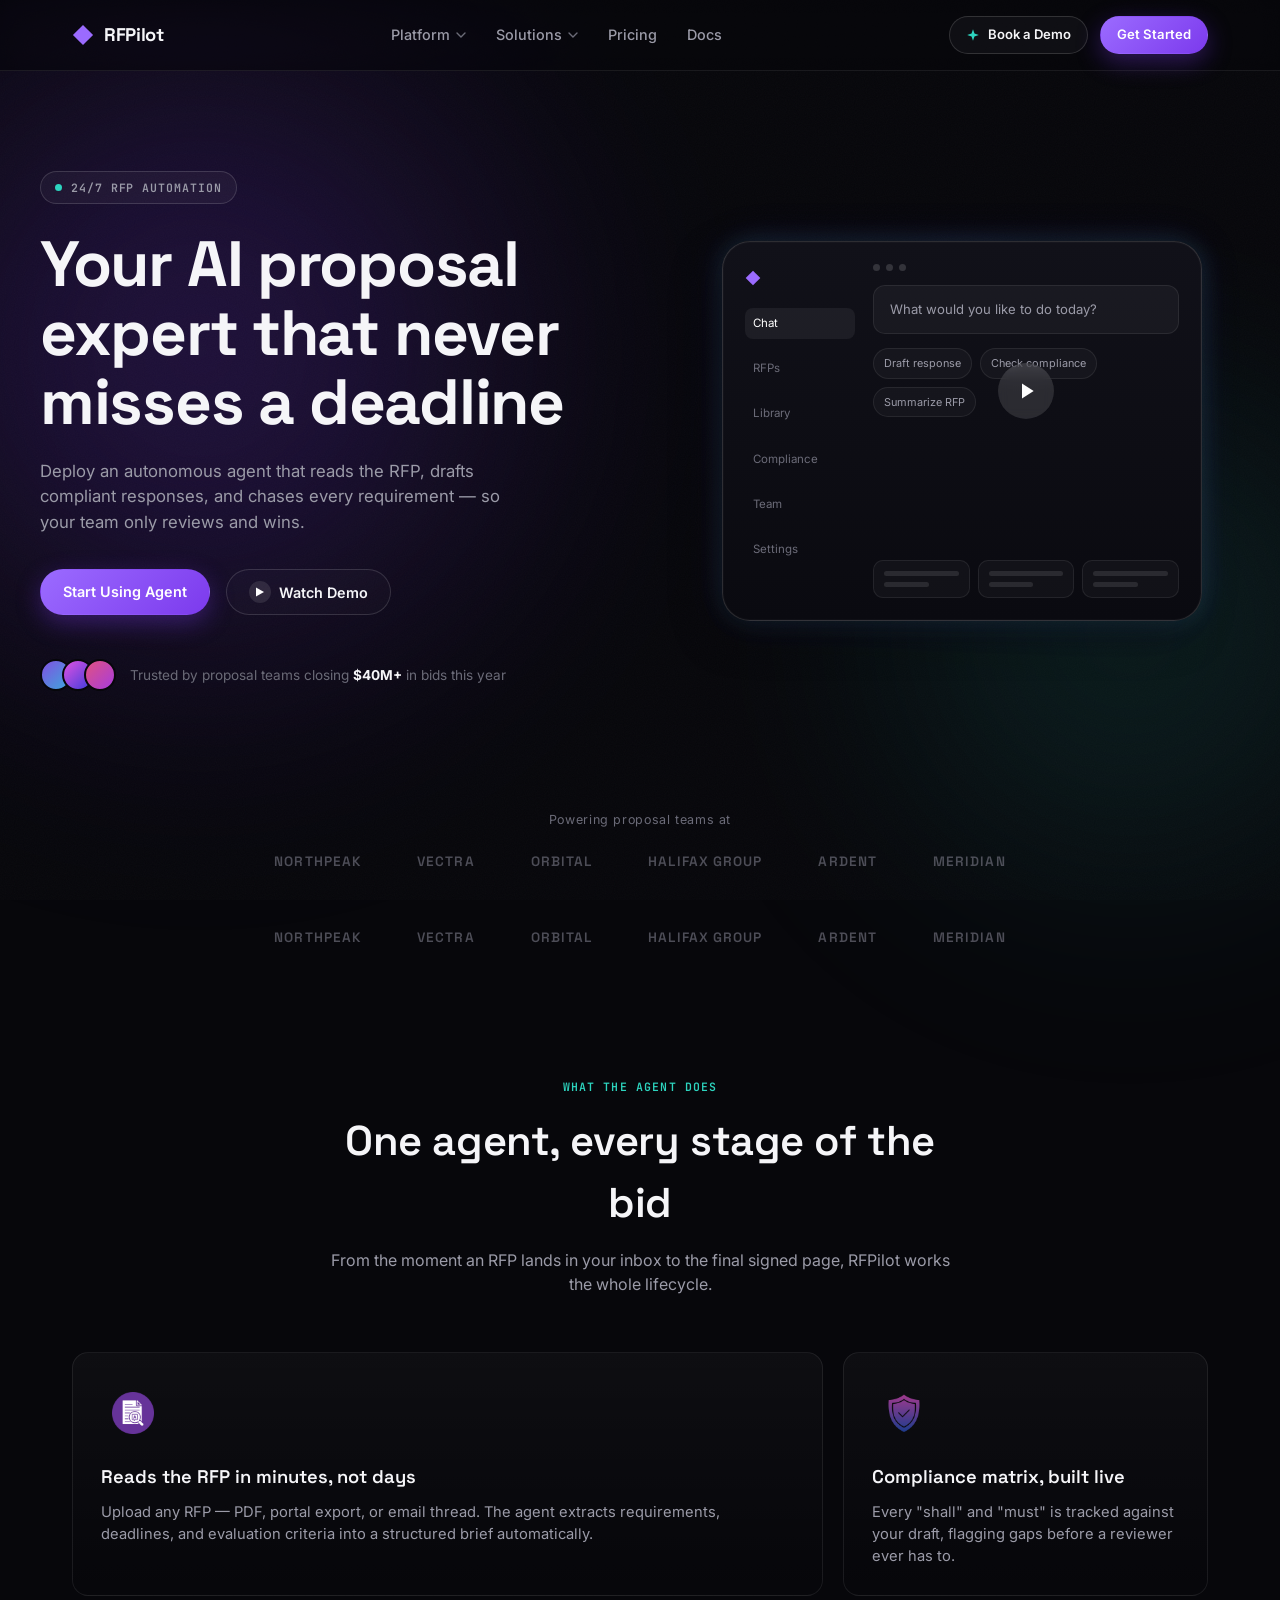
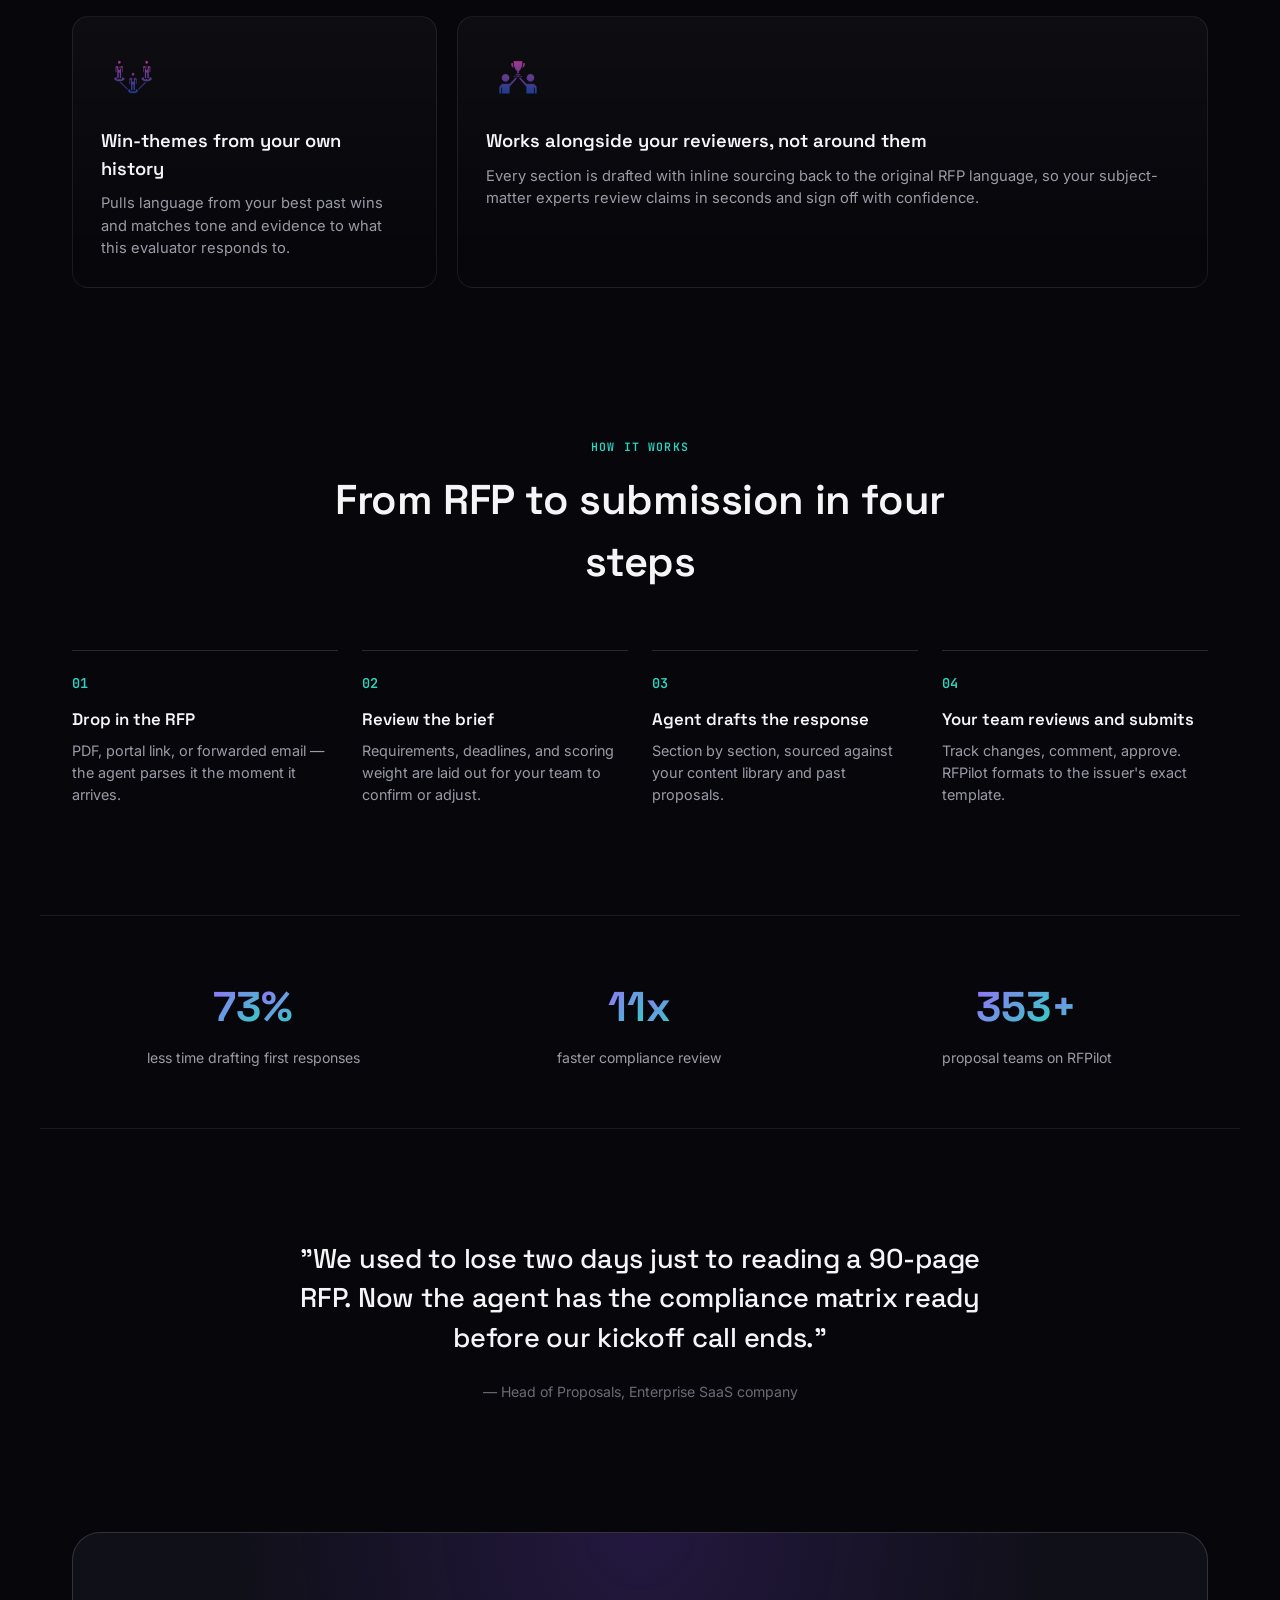
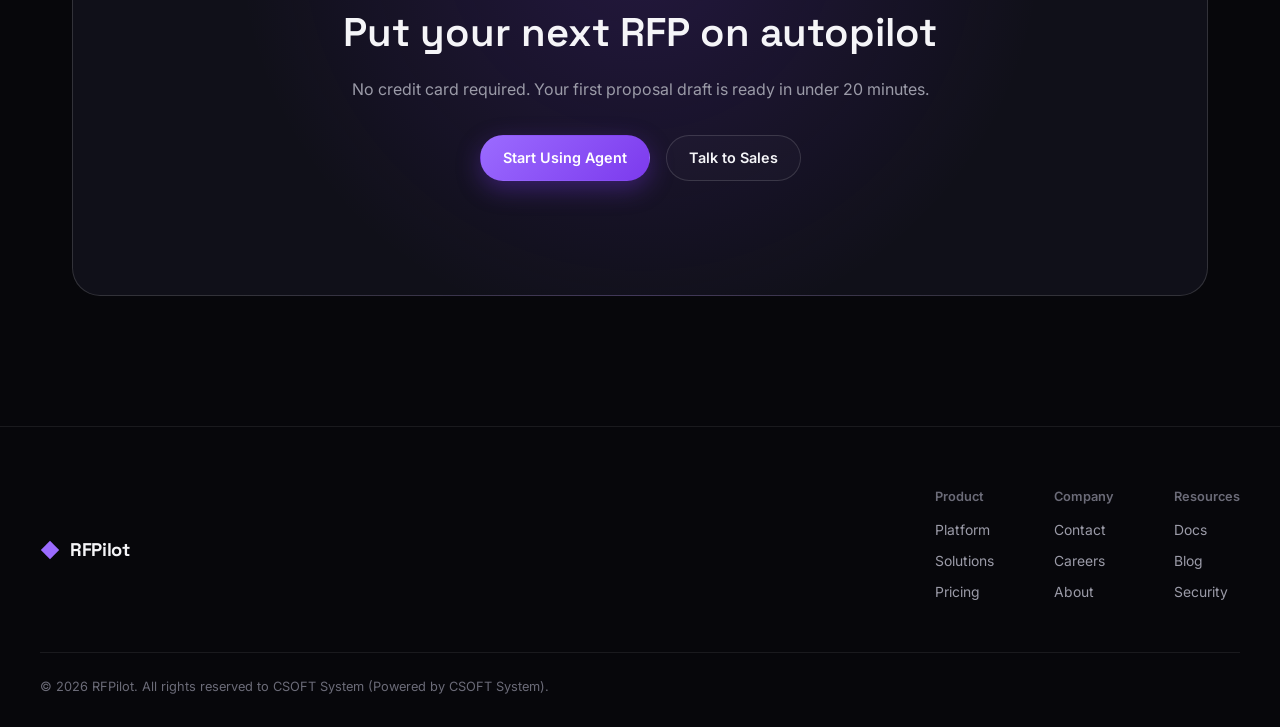
==== Index.html @ 4f4e738d "first commit" ====
<!doctype html>
<html lang="en">
  <head>
    <meta charset="UTF-8" />
    <meta name="viewport" content="width=device-width, initial-scale=1.0" />
    <title>RFPilot — Your AI RFP Agent That Works 24/7</title>
    <link rel="preconnect" href="https://fonts.googleapis.com" />
    <link rel="preconnect" href="https://fonts.gstatic.com" crossorigin />
    <link
      href="https://fonts.googleapis.com/css2?family=Space+Grotesk:wght@400;500;600;700&family=Inter:wght@400;500;600&family=JetBrains+Mono:wght@500;600&display=swap"
      rel="stylesheet"
    />
    <link rel="stylesheet" href="style.css" />
  </head>
  <body>

    <!-- Ambient background -->
    <div class="bg-glow bg-glow--purple" aria-hidden="true"></div>
    <div class="bg-glow bg-glow--teal" aria-hidden="true"></div>
    <div class="bg-noise" aria-hidden="true"></div>


    <!-- NAV -->
    <header class="nav" id="nav">
      <div class="nav__inner">
        <a href="index.html" class="logo">
          <span class="logo__mark">
            <svg width="22" height="22" viewBox="0 0 24 24" fill="none">
              <path d="M12 1L23 12L12 23L1 12L12 1Z" fill="url(#logoGrad)" />
              <defs>
                <linearGradient id="logoGrad" x1="1" y1="1" x2="23" y2="23">
                  <stop offset="0" stop-color="#9b6bff" />
                  <stop offset="1" stop-color="#2dd4bf" />
                </linearGradient>
              </defs>
            </svg>
          </span>
          RFPilot
        </a>

        <nav class="nav__links" aria-label="Primary">
          <div class="nav__item">
            <button class="nav__link">
              Platform
              <svg class="chev" width="10" height="6" viewBox="0 0 10 6">
                <path
                  d="M1 1L5 5L9 1"
                  stroke="currentColor"
                  stroke-width="1.4"
                  fill="none"
                  stroke-linecap="round"
                />
              </svg>
            </button>
            <div class="nav__dropdown">
              <a href="platform.html#drafting">Proposal Drafting</a>
              <a href="platform.html#compliance">Compliance Matrix</a>
              <a href="platform.html#win-themes">Win-Theme Engine</a>
            </div>
          </div>
          <div class="nav__item">
            <button class="nav__link">
              Solutions
              <svg class="chev" width="10" height="6" viewBox="0 0 10 6">
                <path
                  d="M1 1L5 5L9 1"
                  stroke="currentColor"
                  stroke-width="1.4"
                  fill="none"
                  stroke-linecap="round"
                />
              </svg>
            </button>
            <div class="nav__dropdown">
              <a href="solutions.html#gov">Government Bids</a>
              <a href="solutions.html#enterprise">Enterprise Sales</a>
              <a href="solutions.html#agencies">Agencies</a>
            </div>
          </div>
          <a href="pricing.html" class="nav__link nav__link--plain" data-page="pricing">Pricing</a>
          <a href="docs.html" class="nav__link nav__link--plain" data-page="docs">Docs</a>
        </nav>

        <div class="nav__actions">
          <a href="contact.html" class="btn btn--ghost btn--sm">
            <svg width="14" height="14" viewBox="0 0 24 24" fill="none">
              <path
                d="M12 2L14.5 9.5L22 12L14.5 14.5L12 22L9.5 14.5L2 12L9.5 9.5L12 2Z"
                fill="currentColor"
              />
            </svg>
            Book a Demo
          </a>
          <a href="contact.html" class="btn btn--primary btn--sm">Get Started</a>
        </div>

        <button class="nav__burger" id="burgerBtn" aria-label="Toggle menu" aria-expanded="false">
          <span></span><span></span><span></span>
        </button>
      </div>
    </header>

    <!-- HERO -->
    <main id="top">
      <section class="hero">
        <div class="hero__inner">
          <div class="hero__copy">
            <div class="badge">
              <span class="badge__dot"></span>
              24/7 RFP AUTOMATION
            </div>
            <h1 class="hero__title" data-split>
              Your AI proposal expert that never misses a deadline
            </h1>
            <p class="hero__sub">
              Deploy an autonomous agent that reads the RFP, drafts compliant responses, and chases
              every requirement &mdash; so your team only reviews and wins.
            </p>
            <div class="hero__cta">
              <a href="contact.html" class="btn btn--primary btn--lg">Start Using Agent</a>
              <button class="btn btn--outline btn--lg" id="watchDemoBtn">
                <span class="play-dot">
                  <svg width="10" height="10" viewBox="0 0 10 10">
                    <path d="M1 0.5L9 5L1 9.5V0.5Z" fill="currentColor" />
                  </svg>
                </span>
                Watch Demo
              </button>
            </div>
            <div class="hero__proof">
              <div class="proof__avatars">
                <span class="proof__avatar" style="--i: 0"></span>
                <span class="proof__avatar" style="--i: 1"></span>
                <span class="proof__avatar" style="--i: 2"></span>
              </div>
              <p>Trusted by proposal teams closing <strong>$40M+</strong> in bids this year</p>
            </div>
          </div>

          <div class="hero__visual">
            <div class="mockup" id="mockup">
              <!-- <div class="mockup__avatars">
                <span class="mockup__avatar mockup__avatar--1"></span>
                <span class="mockup__avatar mockup__avatar--2"></span>
              </div> -->

              <div class="mockup__frame">
                <aside class="mockup__side">
                  <span class="side__logo">
                    <svg width="16" height="16" viewBox="0 0 24 24" fill="none">
                      <path d="M12 1L23 12L12 23L1 12L12 1Z" fill="url(#logoGrad2)" />
                      <defs>
                        <linearGradient id="logoGrad2" x1="1" y1="1" x2="23" y2="23">
                          <stop offset="0" stop-color="#9b6bff" />
                          <stop offset="1" stop-color="#2dd4bf" />
                        </linearGradient>
                      </defs>
                    </svg>
                  </span>
                  <span class="side__item side__item--active">Chat</span>
                  <span class="side__item">RFPs</span>
                  <span class="side__item">Library</span>
                  <span class="side__item">Compliance</span>
                  <span class="side__item">Team</span>
                  <span class="side__item">Settings</span>
                </aside>

                <div class="mockup__main">
                  <div class="mockup__topbar">
                    <span class="dot"></span><span class="dot"></span><span class="dot"></span>
                  </div>
                  <div class="mockup__chatbox">What would you like to do today?</div>
                  <div class="mockup__chips">
                    <span>Draft response</span>
                    <span>Check compliance</span>
                    <span>Summarize RFP</span>
                  </div>

                  <button class="mockup__play" id="playBtn" aria-label="Play demo video">
                    <svg width="20" height="20" viewBox="0 0 24 24" fill="none">
                      <path d="M6 3L20 12L6 21V3Z" fill="white" />
                    </svg>
                  </button>

                  <div class="mockup__cards">
                    <div class="mini-card">
                      <span class="mini-card__bar"></span
                      ><span class="mini-card__bar mini-card__bar--sm"></span>
                    </div>
                    <div class="mini-card">
                      <span class="mini-card__bar"></span
                      ><span class="mini-card__bar mini-card__bar--sm"></span>
                    </div>
                    <div class="mini-card">
                      <span class="mini-card__bar"></span
                      ><span class="mini-card__bar mini-card__bar--sm"></span>
                    </div>
                  </div>
                </div>
              </div>
            </div>
          </div>
        </div>
      </section>

      <!-- TRUST STRIP -->
      <section class="trust">
        <p class="trust__label">Powering proposal teams at</p>
        <div class="trust__logos">
          <div class="trust__track">
            <span>NORTHPEAK</span><span>VECTRA</span><span>ORBITAL</span
            ><span>HALIFAX&nbsp;GROUP</span><span>ARDENT</span><span>MERIDIAN</span>
          </div>
        </div>
      </section>

      <!-- FEATURES -->
      <section class="features" id="features">
        <div class="section__head" data-reveal>
          <span class="eyebrow">WHAT THE AGENT DOES</span>
          <h2>One agent, every stage of the bid</h2>
          <p>
            From the moment an RFP lands in your inbox to the final signed page, RFPilot works the
            whole lifecycle.
          </p>
        </div>

        <div class="feature-grid" data-reveal-group>
          <article class="feature-card feature-card--wide">
            <div class="feature-card__icon feature-card__icon--img">
              <img src="assests/read.png" alt="" width="42" height="42" />
            </div>
            <h3>Reads the RFP in minutes, not days</h3>
            <p>
              Upload any RFP &mdash; PDF, portal export, or email thread. The agent extracts
              requirements, deadlines, and evaluation criteria into a structured brief
              automatically.
            </p>
          </article>

          <article class="feature-card">
            <div class="feature-card__icon feature-card__icon--img">
              <img src="assests/compliance.png" alt="" width="42" height="42" />
            </div>
            <h3>Compliance matrix, built live</h3>
            <p>
              Every "shall" and "must" is tracked against your draft, flagging gaps before a
              reviewer ever has to.
            </p>
          </article>

          <article class="feature-card">
            <div class="feature-card__icon feature-card__icon--img">
              <img src="assests/connection.png" alt="" width="42" height="42" />
            </div>
            <h3>Win-themes from your own history</h3>
            <p>
              Pulls language from your best past wins and matches tone and evidence to what this
              evaluator responds to.
            </p>
          </article>

          <article class="feature-card feature-card--wide">
            <div class="feature-card__icon feature-card__icon--img">
              <img src="assests/wintheme.png" alt="" width="42" height="42" />
            </div>
            <h3>Works alongside your reviewers, not around them</h3>
            <p>
              Every section is drafted with inline sourcing back to the original RFP language, so
              your subject-matter experts review claims in seconds and sign off with confidence.
            </p>
          </article>
        </div>
      </section>

      <!-- HOW IT WORKS -->
      <section class="steps" id="how">
        <div class="section__head" data-reveal>
          <span class="eyebrow">HOW IT WORKS</span>
          <h2>From RFP to submission in four steps</h2>
        </div>
        <ol class="steps__list" data-reveal-group>
          <li class="step">
            <span class="step__num">01</span>
            <h3>Drop in the RFP</h3>
            <p>
              PDF, portal link, or forwarded email &mdash; the agent parses it the moment it
              arrives.
            </p>
          </li>
          <li class="step">
            <span class="step__num">02</span>
            <h3>Review the brief</h3>
            <p>
              Requirements, deadlines, and scoring weight are laid out for your team to confirm or
              adjust.
            </p>
          </li>
          <li class="step">
            <span class="step__num">03</span>
            <h3>Agent drafts the response</h3>
            <p>Section by section, sourced against your content library and past proposals.</p>
          </li>
          <li class="step">
            <span class="step__num">04</span>
            <h3>Your team reviews and submits</h3>
            <p>Track changes, comment, approve. RFPilot formats to the issuer's exact template.</p>
          </li>
        </ol>
      </section>

      <!-- STATS -->
      <section class="stats" data-reveal-group>
        <div class="stat">
          <span class="stat__num" data-target="83">0</span><span class="stat__suffix">%</span>
          <p>less time drafting first responses</p>
        </div>
        <div class="stat">
          <span class="stat__num" data-target="12">0</span><span class="stat__suffix">x</span>
          <p>faster compliance review</p>
        </div>
        <div class="stat">
          <span class="stat__num" data-target="400">0</span><span class="stat__suffix">+</span>
          <p>proposal teams on RFPilot</p>
        </div>
      </section>

      <!-- TESTIMONIAL -->
      <section class="quote" data-reveal>
        <blockquote>
          "We used to lose two days just to reading a 90-page RFP. Now the agent has the compliance
          matrix ready before our kickoff call ends."
        </blockquote>
        <p class="quote__author">— Head of Proposals, Enterprise SaaS company</p>
      </section>

      <!-- CTA -->
      <section class="cta" id="cta">
        <div class="cta__box" data-reveal>
          <h2>Put your next RFP on autopilot</h2>
          <p>No credit card required. Your first proposal draft is ready in under 20 minutes.</p>
          <div class="hero__cta hero__cta--center">
            <a href="contact.html" class="btn btn--primary btn--lg">Start Using Agent</a>
            <a href="contact.html" class="btn btn--outline btn--lg">Talk to Sales</a>
          </div>
        </div>
      </section>
    </main>

    <footer class="footer">
      <div class="footer__top">
        <a href="#top" class="logo">
          <span class="logo__mark">
            <svg width="20" height="20" viewBox="0 0 24 24" fill="none">
              <path d="M12 1L23 12L12 23L1 12L12 1Z" fill="url(#logoGrad3)" />
              <defs>
                <linearGradient id="logoGrad3" x1="1" y1="1" x2="23" y2="23">
                  <stop offset="0" stop-color="#9b6bff" />
                  <stop offset="1" stop-color="#2dd4bf" />
                </linearGradient>
              </defs>
            </svg>
          </span>
          RFPilot
        </a>
        <div class="footer__links">
          <div>
            <h4>Product</h4>
            <a href="platform.html">Platform</a>
            <a href="solutions.html">Solutions</a>
            <a href="pricing.html">Pricing</a>
          </div>
          <div>
            <h4>Company</h4>
            <a href="contact.html">Contact</a>
            <a href="#">Careers</a>
            <a href="#">About</a>
          </div>
          <div>
            <h4>Resources</h4>
            <a href="docs.html">Docs</a>
            <a href="#">Blog</a>
            <a href="#">Security</a>
          </div>
        </div>
      </div>
      <div class="footer__bottom">
        <p>© 2026 RFPilot. All rights reserved to CSOFT System (Powered by CSOFT System).</p>
      </div>
    </footer>

    <!-- Demo modal -->
    <div class="modal" id="demoModal" aria-hidden="true">
      <div class="modal__backdrop" data-close></div>
      <div class="modal__box" role="dialog" aria-label="Demo video">
        <button class="modal__close" data-close aria-label="Close">✕</button>
        <div class="modal__placeholder">
          <svg width="40" height="40" viewBox="0 0 24 24" fill="none">
            <path d="M6 3L20 12L6 21V3Z" fill="currentColor" />
          </svg>
          <p>Demo video goes here</p>
        </div>
      </div>
    </div>

    <script src="script.js"></script>
  </body>
</html>
---- style.css ----
/* ============ TOKENS ============ */
:root {
  --bg: #07070b;
  --bg-elevated: #0e0e16;
  --bg-card: #101019;
  --purple-500: #7c3aed;
  --purple-400: #9b6bff;
  --purple-glow: rgba(124, 58, 237, 0.55);
  --teal: #2dd4bf;
  --teal-glow: rgba(45, 212, 191, 0.45);
  --text-primary: #f5f5f8;
  --text-secondary: #9b9ba8;
  --text-muted: #6b6b78;
  --border: rgba(255, 255, 255, 0.08);
  --border-strong: rgba(255, 255, 255, 0.14);

  --font-display: "Space Grotesk", sans-serif;
  --font-body: "Inter", sans-serif;
  --font-mono: "JetBrains Mono", monospace;

  --radius-sm: 10px;
  --radius-md: 16px;
  --radius-lg: 28px;
  --container: 1200px;
}

* {
  box-sizing: border-box;
  margin: 0;
  padding: 0;
}
html {
  scroll-behavior: smooth;
}
body {
  background: var(--bg);
  color: var(--text-primary);
  font-family: var(--font-body);
  line-height: 1.5;
  overflow-x: hidden;
  position: relative;
}
img,
svg {
  display: block;
  max-width: 100%;
}
a {
  color: inherit;
  text-decoration: none;
}
ul,
ol {
  list-style: none;
}
button {
  font-family: inherit;
  cursor: pointer;
}

@media (prefers-reduced-motion: reduce) {
  * {
    animation-duration: 0.001ms !important;
    animation-iteration-count: 1 !important;
    transition-duration: 0.001ms !important;
    scroll-behavior: auto !important;
  }
}

:focus-visible {
  outline: 2px solid var(--teal);
  outline-offset: 3px;
  border-radius: 4px;
}

/* ============ AMBIENT BACKGROUND ============ */
.bg-glow {
  position: fixed;
  z-index: 0;
  border-radius: 50%;
  filter: blur(120px);
  pointer-events: none;
}
.bg-glow--purple {
  width: 900px;
  height: 900px;
  left: -250px;
  top: -100px;
  background: radial-gradient(circle, var(--purple-glow), transparent 70%);
  opacity: 0.55;
  animation: drift1 22s ease-in-out infinite;
}
.bg-glow--teal {
  width: 700px;
  height: 700px;
  right: -200px;
  top: 280px;
  background: radial-gradient(circle, var(--teal-glow), transparent 70%);
  opacity: 0.35;
  animation: drift2 26s ease-in-out infinite;
}
@keyframes drift1 {
  0%,
  100% {
    transform: translate(0, 0);
  }
  50% {
    transform: translate(60px, 40px);
  }
}
@keyframes drift2 {
  0%,
  100% {
    transform: translate(0, 0);
  }
  50% {
    transform: translate(-50px, -30px);
  }
}

.bg-noise {
  position: fixed;
  inset: 0;
  z-index: 0;
  pointer-events: none;
  opacity: 0.03;
  background-image: url("data:image/svg+xml,%3Csvg xmlns='http://www.w3.org/2000/svg' width='120' height='120'%3E%3Cfilter id='n'%3E%3CfeTurbulence type='fractalNoise' baseFrequency='0.9' numOctaves='2' stitchTiles='stitch'/%3E%3C/filter%3E%3Crect width='100%25' height='100%25' filter='url(%23n)'/%3E%3C/svg%3E");
}

main,
.footer,
.nav {
  position: relative;
  z-index: 1;
}

/* ============ NAV ============ */
.nav {
  position: sticky;
  top: 0;
  z-index: 50;
  background: rgba(7, 7, 11, 0.7);
  backdrop-filter: blur(14px);
  border-bottom: 1px solid var(--border);
}
.nav__inner {
  max-width: var(--container);
  margin: 0 auto;
  padding: 16px 32px;
  display: flex;
  align-items: center;
  justify-content: space-between;
  gap: 24px;
}
.logo {
  display: flex;
  align-items: center;
  gap: 10px;
  font-family: var(--font-display);
  font-weight: 700;
  font-size: 1.15rem;
  letter-spacing: -0.02em;
}
.logo__mark {
  display: inline-flex;
}

.nav__links {
  display: flex;
  align-items: center;
  gap: 30px;
}
.nav__item {
  position: relative;
}
.nav__link {
  background: none;
  border: none;
  color: var(--text-secondary);
  display: flex;
  align-items: center;
  gap: 6px;
  font-size: 0.9rem;
  font-weight: 500;
  transition: color 0.2s;
}
.nav__link--plain {
  color: var(--text-secondary);
  font-size: 0.9rem;
  font-weight: 500;
}
.nav__link:hover,
.nav__link--plain:hover {
  color: var(--text-primary);
}
.nav__link.is-active,
.nav__link--plain.is-active {
  color: #fff;
  font-weight: 600;
  position: relative;
}
.nav__link.is-active::after,
.nav__link--plain.is-active::after {
  content: "";
  position: absolute;
  left: 0;
  right: 0;
  bottom: -8px;
  height: 2px;
  border-radius: 2px;
  background: linear-gradient(90deg, var(--purple-400), var(--teal));
}
.chev {
  color: var(--text-muted);
  transition: transform 0.2s;
}
.nav__item:hover .chev {
  transform: rotate(180deg);
}

.nav__dropdown {
  position: absolute;
  top: calc(100% + 14px);
  left: 50%;
  transform: translateX(-50%) translateY(4px);
  background: var(--bg-card);
  border: 1px solid var(--border);
  border-radius: var(--radius-sm);
  padding: 8px;
  min-width: 190px;
  opacity: 0;
  visibility: hidden;
  transition: all 0.18s ease;
  box-shadow: 0 20px 40px rgba(0, 0, 0, 0.5);
}
.nav__item:hover .nav__dropdown {
  opacity: 1;
  visibility: visible;
  transform: translateX(-50%) translateY(0);
}
.nav__dropdown a {
  display: block;
  padding: 9px 12px;
  border-radius: 8px;
  font-size: 0.87rem;
  color: var(--text-secondary);
}
.nav__dropdown a:hover {
  background: rgba(255, 255, 255, 0.04);
  color: var(--text-primary);
}

.nav__actions {
  display: flex;
  align-items: center;
  gap: 12px;
}
.nav__burger {
  display: none;
  flex-direction: column;
  gap: 5px;
  background: none;
  border: none;
  padding: 6px;
}
.nav__burger span {
  width: 20px;
  height: 2px;
  background: var(--text-primary);
  border-radius: 2px;
}

/* ============ BUTTONS ============ */
.btn {
  display: inline-flex;
  align-items: center;
  justify-content: center;
  gap: 8px;
  border-radius: 999px;
  font-weight: 600;
  white-space: nowrap;
  border: 1px solid transparent;
  transition:
    transform 0.15s,
    box-shadow 0.2s,
    background 0.2s,
    border-color 0.2s;
}
.btn--sm {
  padding: 8px 16px;
  font-size: 0.82rem;
}
.btn--lg {
  padding: 11px 22px;
  font-size: 0.9rem;
}
.btn--primary {
  background: linear-gradient(135deg, var(--purple-400), var(--purple-500));
  color: #fff;
  box-shadow: 0 8px 24px rgba(124, 58, 237, 0.35);
}
.btn--primary:hover {
  transform: translateY(-2px);
  box-shadow: 0 12px 30px rgba(124, 58, 237, 0.5);
}
.btn--ghost {
  background: rgba(255, 255, 255, 0.04);
  color: var(--text-primary);
  border-color: var(--border-strong);
}
.btn--ghost:hover {
  background: rgba(255, 255, 255, 0.08);
}
.btn--ghost svg {
  color: var(--teal);
}
.btn--outline {
  background: rgba(255, 255, 255, 0.02);
  color: var(--text-primary);
  border-color: var(--border-strong);
}
.btn--outline:hover {
  background: rgba(255, 255, 255, 0.06);
  transform: translateY(-2px);
}
.play-dot {
  width: 22px;
  height: 22px;
  border-radius: 50%;
  background: rgba(255, 255, 255, 0.1);
  display: inline-flex;
  align-items: center;
  justify-content: center;
  color: #fff;
}

/* ============ HERO ============ */
.hero {
  padding: 100px 32px 80px;
}
.hero__inner {
  max-width: var(--container);
  margin: 0 auto;
  display: grid;
  grid-template-columns: 1.05fr 1fr;
  gap: 60px;
  align-items: center;
}
.badge {
  display: inline-flex;
  align-items: center;
  gap: 9px;
  font-family: var(--font-mono);
  font-size: 0.72rem;
  letter-spacing: 0.08em;
  font-weight: 600;
  color: var(--text-secondary);
  background: rgba(255, 255, 255, 0.04);
  border: 1px solid var(--border-strong);
  padding: 7px 14px;
  border-radius: 999px;
  margin-bottom: 26px;
}
.badge__dot {
  width: 7px;
  height: 7px;
  border-radius: 50%;
  background: var(--teal);
  box-shadow: 0 0 0 0 rgba(45, 212, 191, 0.6);
  animation: ping 2s infinite;
}
@keyframes ping {
  0% {
    box-shadow: 0 0 0 0 rgba(45, 212, 191, 0.55);
  }
  70% {
    box-shadow: 0 0 0 7px rgba(45, 212, 191, 0);
  }
  100% {
    box-shadow: 0 0 0 0 rgba(45, 212, 191, 0);
  }
}
.hero__title {
  font-family: var(--font-display);
  font-weight: 700;
  font-size: clamp(2.4rem, 4vw + 1rem, 4rem);
  line-height: 1.08;
  letter-spacing: -0.02em;
  margin-bottom: 22px;
}
.hero__sub {
  color: var(--text-secondary);
  font-size: 1.05rem;
  max-width: 480px;
  margin-bottom: 34px;
}
.hero__cta {
  display: flex;
  gap: 16px;
  flex-wrap: wrap;
  margin-bottom: 44px;
}
.hero__cta--center {
  justify-content: center;
}
.hero__proof {
  display: flex;
  align-items: center;
  gap: 14px;
}
.hero__proof p {
  font-size: 0.85rem;
  color: var(--text-muted);
}
.hero__proof strong {
  color: var(--text-primary);
}
.proof__avatars {
  display: flex;
}
.proof__avatar {
  width: 32px;
  height: 32px;
  border-radius: 50%;
  border: 2px solid var(--bg);
  margin-left: -10px;
  background: linear-gradient(
    135deg,
    hsl(calc(260 + var(--i) * 40) 70% 60%),
    hsl(calc(200 + var(--i) * 40) 70% 55%)
  );
}
.proof__avatar:first-child {
  margin-left: 0;
}

/* ---- mockup visual ---- */
.hero__visual {
  position: relative;
  display: flex;
  justify-content: center;
}
.mockup {
  position: relative;
  width: 100%;
  max-width: 480px;
}
/* .mockup__avatars {
  position: absolute;
  top: -40px;
  left: 50%;
  transform: translateX(-50%);
  display: flex;
  gap: 26px;
  z-index: 3;
} */
/* .mockup__avatar {
  width: 56px;
  height: 56px;
  border-radius: 50%;
  border: 3px solid var(--bg);
  background: linear-gradient(135deg, #ffd39c, #ff9c73);
} */
/* .mockup__avatar--2 {
  background: linear-gradient(135deg, #c9a6ff, #7c3aed);
  margin-top: 22px;
} */

.mockup__frame {
  position: relative;
  z-index: 2;
  border-radius: var(--radius-lg);
  border: 1px solid var(--border-strong);
  background: linear-gradient(180deg, #111119, #0a0a10);

    box-shadow:
  0 0 0 1px rgba(255,255,255,.02) inset,
  -10px 15px 40px rgba(0,0,0,.35),
  0 0 25px rgba(45,212,191,.15),
  0 0 40px rgba(124,58,237,.15);
  padding: 22px;
  display: grid;
  grid-template-columns: 110px 1fr;
  gap: 18px;
  min-height: 380px;
  animation: floaty 6s ease-in-out infinite;
}
@keyframes floaty {
  0%,
  100% {
    transform: translateY(0);
  }
  50% {
    transform: translateY(-10px);
  }
}

.mockup__side {
  display: flex;
  flex-direction: column;
  gap: 14px;
  padding-top: 6px;
}
.side__logo {
  margin-bottom: 8px;
}
.side__item {
  font-size: 0.72rem;
  color: var(--text-muted);
  padding: 7px 8px;
  border-radius: 8px;
}
.side__item--active {
  color: #fff;
  background: rgba(255, 255, 255, 0.06);
}

.mockup__main {
  position: relative;
  display: flex;
  flex-direction: column;
  gap: 14px;
}
.mockup__topbar {
  display: flex;
  gap: 6px;
}
.mockup__topbar .dot {
  width: 7px;
  height: 7px;
  border-radius: 50%;
  background: rgba(255, 255, 255, 0.15);
}
.mockup__chatbox {
  background: rgba(255, 255, 255, 0.04);
  border: 1px solid var(--border);
  border-radius: 12px;
  padding: 14px 16px;
  font-size: 0.82rem;
  color: var(--text-secondary);
}
.mockup__chips {
  display: flex;
  gap: 8px;
  flex-wrap: wrap;
}
.mockup__chips span {
  font-size: 0.68rem;
  color: var(--text-secondary);
  background: rgba(255, 255, 255, 0.03);
  border: 1px solid var(--border);
  padding: 6px 10px;
  border-radius: 999px;
}
.mockup__play {
  position: absolute;
  top: 38%;
  left: 50%;
  transform: translate(-50%, -50%);
  width: 56px;
  height: 56px;
  border-radius: 50%;
  border: none;
  background: rgba(255, 255, 255, 0.12);
  backdrop-filter: blur(6px);
  display: flex;
  align-items: center;
  justify-content: center;
  transition:
    transform 0.2s,
    background 0.2s;
}
.mockup__play:hover {
  transform: translate(-50%, -50%) scale(1.08);
  background: rgba(255, 255, 255, 0.2);
}
.mockup__play svg {
  margin-left: 2px;
}
.mockup__cards {
  display: grid;
  grid-template-columns: repeat(3, 1fr);
  gap: 8px;
  margin-top: auto;
}
.mini-card {
  background: rgba(255, 255, 255, 0.03);
  border: 1px solid var(--border);
  border-radius: 10px;
  padding: 10px;
  display: flex;
  flex-direction: column;
  gap: 6px;
}
.mini-card__bar {
  height: 5px;
  border-radius: 3px;
  background: rgba(255, 255, 255, 0.1);
}
.mini-card__bar--sm {
  width: 60%;
}

/* ============ SECTIONS SHARED ============ */
.section__head {
  max-width: 640px;
  margin: 0 auto 56px;
  text-align: center;
}
.eyebrow {
  font-family: var(--font-mono);
  font-size: 0.72rem;
  letter-spacing: 0.1em;
  color: var(--teal);
  font-weight: 600;
  display: block;
  margin-bottom: 14px;
}
.section__head h2 {
  font-family: var(--font-display);
  font-size: clamp(1.8rem, 2.5vw + 0.8rem, 2.6rem);
  font-weight: 600;
  letter-spacing: -0.01em;
  margin-bottom: 14px;
}
.section__head p {
  color: var(--text-secondary);
  font-size: 1rem;
}

/* trust strip */
.trust {
  max-width: var(--container);
  margin: 0 auto;
  padding: 40px 32px 90px;
  text-align: center;
}
.trust__label {
  font-size: 0.78rem;
  color: var(--text-muted);
  margin-bottom: 22px;
  letter-spacing: 0.05em;
}
.trust__logos {
  display: flex;
  justify-content: center;
  flex-wrap: wrap;
  gap: 40px;
  font-family: var(--font-display);
  font-weight: 600;
  letter-spacing: 0.08em;
  color: var(--text-muted);
  opacity: 0.7;
  font-size: 0.85rem;
}

/* features */
.features {
  max-width: var(--container);
  margin: 0 auto;
  padding: 40px 32px 110px;
}
.feature-grid {
  display: grid;
  grid-template-columns: repeat(3, 1fr);
  gap: 20px;
}
.feature-card {
  grid-column: span 1;
  background: linear-gradient(180deg, rgba(255, 255, 255, 0.03), rgba(255, 255, 255, 0));
  border: 1px solid var(--border);
  border-radius: var(--radius-md);
  padding: 28px;
  transition:
    border-color 0.2s,
    transform 0.2s;
}
.feature-card--wide {
  grid-column: span 2;
}
.feature-card:hover {
  border-color: var(--border-strong);
  transform: translateY(-4px);
}
.feature-card__icon {
  width: 44px;
  height: 44px;
  border-radius: 12px;
  margin-bottom: 18px;
  display: flex;
  align-items: center;
  justify-content: center;
  background: rgba(124, 58, 237, 0.12);
  color: var(--purple-400);
  border: 1px solid rgba(124, 58, 237, 0.25);
}
.feature-card h3 {
  font-family: var(--font-display);
  font-size: 1.15rem;
  font-weight: 600;
  margin-bottom: 10px;
}
.feature-card p {
  color: var(--text-secondary);
  font-size: 0.92rem;
}

/* steps */
.steps {
  max-width: var(--container);
  margin: 0 auto;
  padding: 40px 32px 110px;
}
.steps__list {
  display: grid;
  grid-template-columns: repeat(4, 1fr);
  gap: 24px;
  counter-reset: step;
}
.step {
  border-top: 1px solid var(--border-strong);
  padding-top: 22px;
}
.step__num {
  font-family: var(--font-mono);
  color: var(--teal);
  font-size: 0.85rem;
  font-weight: 600;
  display: block;
  margin-bottom: 14px;
}
.step h3 {
  font-family: var(--font-display);
  font-size: 1.05rem;
  margin-bottom: 8px;
  font-weight: 600;
}
.step p {
  color: var(--text-secondary);
  font-size: 0.9rem;
}

/* stats */
.stats {
  max-width: var(--container);
  margin: 0 auto;
  padding: 60px 32px;
  display: grid;
  grid-template-columns: repeat(3, 1fr);
  gap: 24px;
  border-top: 1px solid var(--border);
  border-bottom: 1px solid var(--border);
}
.stat {
  text-align: center;
}
.stat__num,
.stat__suffix {
  font-family: var(--font-display);
  font-weight: 700;
  font-size: 2.6rem;
  background: linear-gradient(135deg, var(--purple-400), var(--teal));
  -webkit-background-clip: text;
  background-clip: text;
  color: transparent;
}
.stat p {
  color: var(--text-secondary);
  font-size: 0.88rem;
  margin-top: 8px;
}

/* quote */
.quote {
  max-width: 760px;
  margin: 0 auto;
  padding: 110px 32px;
  text-align: center;
}
.quote blockquote {
  font-family: var(--font-display);
  font-size: clamp(1.3rem, 2vw + 0.8rem, 1.7rem);
  font-weight: 500;
  line-height: 1.45;
  letter-spacing: -0.01em;
  margin-bottom: 24px;
}
.quote__author {
  color: var(--text-muted);
  font-size: 0.88rem;
}

/* cta */
.cta {
  max-width: var(--container);
  margin: 0 auto;
  padding: 20px 32px 130px;
}
.cta__box {
  text-align: center;
  padding: 70px 32px;
  border-radius: var(--radius-lg);
  border: 1px solid var(--border-strong);
  background:
    radial-gradient(circle at 50% 0%, rgba(124, 58, 237, 0.18), transparent 60%), var(--bg-card);
}
.cta__box h2 {
  font-family: var(--font-display);
  font-size: clamp(1.8rem, 2.5vw + 0.8rem, 2.5rem);
  font-weight: 600;
  margin-bottom: 14px;
}
.cta__box p {
  color: var(--text-secondary);
  margin-bottom: 34px;
}

/* footer */
.footer {
  border-top: 1px solid var(--border);
  padding: 60px 32px 30px;
}
.footer__top {
  max-width: var(--container);
  margin: 0 auto;
  display: flex;
  justify-content: space-between;
  flex-wrap: wrap;
  gap: 40px;
  padding-bottom: 40px;
}
.footer__links {
  display: flex;
  gap: 60px;
  flex-wrap: wrap;
}
.footer__links h4 {
  font-size: 0.8rem;
  color: var(--text-muted);
  margin-bottom: 14px;
  font-weight: 600;
}
.footer__links a {
  display: block;
  font-size: 0.87rem;
  color: var(--text-secondary);
  margin-bottom: 10px;
}
.footer__links a:hover {
  color: var(--text-primary);
}
.footer__bottom {
  max-width: var(--container);
  margin: 0 auto;
  border-top: 1px solid var(--border);
  padding-top: 24px;
  font-size: 0.8rem;
  color: var(--text-muted);
}

/* ============ MODAL ============ */
.modal {
  position: fixed;
  inset: 0;
  z-index: 100;
  display: none;
  align-items: center;
  justify-content: center;
}
.modal.is-open {
  display: flex;
}
.modal__backdrop {
  position: absolute;
  inset: 0;
  background: rgba(0, 0, 0, 0.7);
  backdrop-filter: blur(4px);
}
.modal__box {
  position: relative;
  z-index: 2;
  width: min(720px, 90vw);
  aspect-ratio: 16/9;
  background: var(--bg-card);
  border: 1px solid var(--border-strong);
  border-radius: var(--radius-md);
  display: flex;
  align-items: center;
  justify-content: center;
}
.modal__placeholder {
  text-align: center;
  color: var(--text-secondary);
}
.modal__placeholder svg {
  margin: 0 auto 12px;
  color: var(--purple-400);
}
.modal__close {
  position: absolute;
  top: 14px;
  right: 14px;
  background: rgba(255, 255, 255, 0.06);
  border: none;
  color: #fff;
  width: 32px;
  height: 32px;
  border-radius: 50%;
}

/* ============ ADVANCED ANIMATION SYSTEM ============ */

/* nav shrink on scroll */
.nav.is-scrolled {
  background: rgba(7, 7, 11, 0.92);
  box-shadow: 0 10px 30px rgba(0, 0, 0, 0.35);
}
.nav.is-scrolled .nav__inner {
  padding-top: 10px;
  padding-bottom: 10px;
}

/* page load fade */
body {
  animation: pageIn 0.5s ease both;
}
@keyframes pageIn {
  from {
    opacity: 0;
  }
  to {
    opacity: 1;
  }
}

/* scroll reveal */
.reveal {
  opacity: 0;
  transform: translateY(28px);
  transition:
    opacity 0.7s cubic-bezier(0.16, 1, 0.3, 1),
    transform 0.7s cubic-bezier(0.16, 1, 0.3, 1);
  transition-delay: var(--delay, 0s);
}
.reveal.is-visible {
  opacity: 1;
  transform: translateY(0);
}

/* headline word stagger */
.split-word {
  display: inline-block;
  opacity: 0;
  transform: translateY(120%) rotate(2deg);
  animation: wordIn 0.8s cubic-bezier(0.16, 1, 0.3, 1) forwards;
  animation-delay: calc(var(--w) * 70ms);
}
@keyframes wordIn {
  to {
    opacity: 1;
    transform: translateY(0) rotate(0);
  }
}

/* cursor spotlight (hero visual) */
.hero__visual {
  --mx: 50%;
  --my: 50%;
}
.hero__visual::before {
  content: "";
  position: absolute;
  inset: -60px;
  z-index: 0;
  pointer-events: none;
  background: radial-gradient(
    320px circle at var(--mx) var(--my),
    rgba(155, 107, 255, 0.18),
    transparent 65%
  );
  transition: opacity 0.3s;
}

/* magnetic buttons */
.btn {
  will-change: transform;
}

/* marquee logos */
.trust__logos {
  display: flex;
  gap: 56px;
  overflow: hidden;
  position: relative;
  -webkit-mask-image: linear-gradient(90deg, transparent, #000 10%, #000 90%, transparent);
  mask-image: linear-gradient(90deg, transparent, #000 10%, #000 90%, transparent);
}
.trust__track {
  display: flex;
  gap: 56px;
  flex-shrink: 0;
  animation: marquee 22s linear infinite;
}
.trust:hover .trust__track {
  animation-play-state: paused;
}
@keyframes marquee {
  from {
    transform: translateX(0);
  }
  to {
    transform: translateX(-50%);
  }
}

/* animated gradient text accent */
.accent-text {
  background: linear-gradient(90deg, var(--purple-400), var(--teal), var(--purple-400));
  background-size: 200% auto;
  -webkit-background-clip: text;
  background-clip: text;
  color: transparent;
  animation: shine 6s linear infinite;
}
@keyframes shine {
  to {
    background-position: -200% center;
  }
}

/* card tilt on hover */
.feature-card,
.price-card,
.doc-card,
.solution-card {
  transition:
    transform 0.3s ease,
    border-color 0.2s,
    box-shadow 0.3s;
}
.feature-card:hover,
.price-card:hover,
.doc-card:hover,
.solution-card:hover {
  box-shadow: 0 20px 50px rgba(0, 0, 0, 0.35);
}

/* stagger children helper (JS assigns --delay inline) */

/* sub-hero page header (used on inner pages) */
.page-hero {
  padding: 140px 32px 70px;
  text-align: center;
  max-width: 760px;
  margin: 0 auto;
}
.page-hero .badge {
  margin-left: auto;
  margin-right: auto;
}
.page-hero h1 {
  font-family: var(--font-display);
  font-weight: 700;
  font-size: clamp(2.2rem, 4vw + 1rem, 3.4rem);
  letter-spacing: -0.02em;
  margin-bottom: 18px;
  line-height: 1.1;
}
.page-hero p {
  color: var(--text-secondary);
  font-size: 1.05rem;
}

/* breadcrumb-ish tab nav for docs */
.tabs {
  display: flex;
  gap: 10px;
  justify-content: center;
  flex-wrap: wrap;
  margin-top: 28px;
}
.tabs a {
  font-size: 0.85rem;
  padding: 8px 16px;
  border-radius: 999px;
  border: 1px solid var(--border-strong);
  color: var(--text-secondary);
  transition: all 0.2s;
}
.tabs a.is-active,
.tabs a:hover {
  color: #fff;
  background: rgba(255, 255, 255, 0.06);
  border-color: var(--border-strong);
}

/* ============ SOLUTIONS PAGE ============ */
.solutions {
  max-width: var(--container);
  margin: 0 auto;
  padding: 20px 32px 110px;
  display: flex;
  flex-direction: column;
  gap: 90px;
}
.solution-row {
  display: grid;
  grid-template-columns: 1fr 1fr;
  gap: 60px;
  align-items: center;
}
.solution-row.reverse .solution-row__visual {
  order: 2;
}
.solution-row__tag {
  font-family: var(--font-mono);
  font-size: 0.72rem;
  letter-spacing: 0.08em;
  color: var(--teal);
  font-weight: 600;
  margin-bottom: 16px;
  display: block;
}
.solution-row h3 {
  font-family: var(--font-display);
  font-size: clamp(1.5rem, 2vw + 0.8rem, 2.1rem);
  font-weight: 600;
  margin-bottom: 16px;
  letter-spacing: -0.01em;
}
.solution-row p {
  color: var(--text-secondary);
  margin-bottom: 22px;
}
.solution-row__list {
  display: flex;
  flex-direction: column;
  gap: 12px;
}
.solution-row__list li {
  display: flex;
  gap: 10px;
  align-items: flex-start;
  font-size: 0.92rem;
  color: var(--text-secondary);
}
.solution-row__list svg {
  flex-shrink: 0;
  color: var(--teal);
  margin-top: 3px;
}
.solution-card {
  background: linear-gradient(180deg, rgba(255, 255, 255, 0.04), rgba(255, 255, 255, 0));
  border: 1px solid var(--border);
  border-radius: var(--radius-lg);
  padding: 40px;
  min-height: 280px;
  display: flex;
  align-items: center;
  justify-content: center;
  position: relative;
  overflow: hidden;
}
.solution-card::after {
  content: "";
  position: absolute;
  inset: 0;
  background: radial-gradient(circle at 30% 20%, var(--purple-glow), transparent 60%);
  opacity: 0.35;
}
.solution-card__inner {
  position: relative;
  z-index: 1;
  text-align: center;
}
.solution-card__num {
  font-family: var(--font-display);
  font-size: 3.2rem;
  font-weight: 700;
  color: #fff;
}
.solution-card__label {
  color: var(--text-muted);
  font-size: 0.85rem;
  margin-top: 6px;
}

/* ============ PRICING PAGE ============ */
.pricing-toggle {
  display: flex;
  align-items: center;
  justify-content: center;
  gap: 14px;
  margin: 36px 0 60px;
}
.pricing-toggle span {
  font-size: 0.88rem;
  color: var(--text-secondary);
}
.pricing-toggle span.is-active {
  color: #fff;
  font-weight: 600;
}
.switch {
  position: relative;
  width: 50px;
  height: 28px;
  background: rgba(255, 255, 255, 0.08);
  border: 1px solid var(--border-strong);
  border-radius: 999px;
  cursor: pointer;
}
.switch__knob {
  position: absolute;
  top: 2px;
  left: 2px;
  width: 22px;
  height: 22px;
  border-radius: 50%;
  background: linear-gradient(135deg, var(--purple-400), var(--teal));
  transition: transform 0.25s cubic-bezier(0.65, 0, 0.35, 1);
}
.switch.is-yearly .switch__knob {
  transform: translateX(22px);
}
.save-tag {
  font-family: var(--font-mono);
  font-size: 0.68rem;
  color: var(--teal);
  background: rgba(45, 212, 191, 0.12);
  padding: 3px 8px;
  border-radius: 999px;
  border: 1px solid rgba(45, 212, 191, 0.3);
}

.pricing-grid {
  max-width: var(--container);
  margin: 0 auto;
  padding: 0 32px 110px;
  display: grid;
  grid-template-columns: repeat(3, 1fr);
  gap: 24px;
}
.price-card {
  background: linear-gradient(180deg, rgba(255, 255, 255, 0.03), rgba(255, 255, 255, 0));
  border: 1px solid var(--border);
  border-radius: var(--radius-md);
  padding: 34px;
  display: flex;
  flex-direction: column;
}
.price-card--featured {
  border-color: rgba(155, 107, 255, 0.5);
  background: linear-gradient(180deg, rgba(124, 58, 237, 0.1), rgba(255, 255, 255, 0));
  box-shadow: 0 0 60px rgba(124, 58, 237, 0.15);
  transform: scale(1.03);
}
.price-card__badge {
  font-family: var(--font-mono);
  font-size: 0.65rem;
  letter-spacing: 0.06em;
  color: var(--purple-400);
  margin-bottom: 14px;
}
.price-card h3 {
  font-family: var(--font-display);
  font-size: 1.3rem;
  font-weight: 600;
  margin-bottom: 6px;
}
.price-card__desc {
  color: var(--text-secondary);
  font-size: 0.88rem;
  margin-bottom: 22px;
}
.price-card__amount {
  display: flex;
  align-items: baseline;
  gap: 6px;
  margin-bottom: 26px;
}
.price-card__amount .num {
  font-family: var(--font-display);
  font-size: 2.6rem;
  font-weight: 700;
}
.price-card__amount .period {
  color: var(--text-muted);
  font-size: 0.85rem;
}
.price-card__list {
  display: flex;
  flex-direction: column;
  gap: 12px;
  margin-bottom: 28px;
  flex: 1;
}
.price-card__list li {
  display: flex;
  gap: 10px;
  font-size: 0.87rem;
  color: var(--text-secondary);
  align-items: flex-start;
}
.price-card__list svg {
  color: var(--teal);
  flex-shrink: 0;
  margin-top: 3px;
}
.price-card .btn {
  width: 100%;
  padding: 9px 18px;
  font-size: 0.82rem;
}

.faq {
  max-width: 760px;
  margin: 0 auto;
  padding: 20px 32px 120px;
}
.faq-item {
  border-bottom: 1px solid var(--border);
  padding: 22px 0;
}
.faq-item__q {
  display: flex;
  justify-content: space-between;
  align-items: center;
  cursor: pointer;
  font-weight: 600;
  font-size: 0.98rem;
}
.faq-item__q svg {
  transition: transform 0.25s;
  flex-shrink: 0;
  color: var(--text-muted);
}
.faq-item.is-open .faq-item__q svg {
  transform: rotate(45deg);
}
.faq-item__a {
  max-height: 0;
  overflow: hidden;
  transition: max-height 0.3s ease;
  color: var(--text-secondary);
  font-size: 0.9rem;
}
.faq-item.is-open .faq-item__a {
  max-height: 200px;
  padding-top: 14px;
}

/* ============ DOCS PAGE ============ */
.docs-layout {
  max-width: var(--container);
  margin: 0 auto;
  padding: 20px 32px 120px;
  display: grid;
  grid-template-columns: 240px 1fr;
  gap: 50px;
}
.docs-nav {
  position: sticky;
  top: 100px;
  align-self: start;
  display: flex;
  flex-direction: column;
  gap: 4px;
  height: fit-content;
}
.docs-nav__group {
  margin-bottom: 18px;
}
.docs-nav__title {
  font-family: var(--font-mono);
  font-size: 0.68rem;
  letter-spacing: 0.08em;
  color: var(--text-muted);
  margin-bottom: 10px;
  display: block;
}
.docs-nav a {
  font-size: 0.87rem;
  color: var(--text-secondary);
  padding: 7px 10px;
  border-radius: 8px;
  display: block;
}
.docs-nav a:hover,
.docs-nav a.is-active {
  background: rgba(255, 255, 255, 0.05);
  color: #fff;
}
.docs-content {
  display: flex;
  flex-direction: column;
  gap: 60px;
}
.docs-content section h2 {
  font-family: var(--font-display);
  font-size: 1.6rem;
  font-weight: 600;
  margin-bottom: 14px;
  scroll-margin-top: 100px;
}
.docs-content section p {
  color: var(--text-secondary);
  margin-bottom: 16px;
}
.code-block {
  background: #0a0a10;
  border: 1px solid var(--border);
  border-radius: var(--radius-sm);
  padding: 18px 20px;
  font-family: var(--font-mono);
  font-size: 0.82rem;
  color: #c9d1d9;
  overflow-x: auto;
  position: relative;
}
.code-block__copy {
  position: absolute;
  top: 10px;
  right: 10px;
  background: rgba(255, 255, 255, 0.06);
  border: 1px solid var(--border-strong);
  color: var(--text-secondary);
  font-size: 0.7rem;
  padding: 5px 10px;
  border-radius: 6px;
}
.code-block__copy:hover {
  color: #fff;
}
.code-block .tok-key {
  color: #9b6bff;
}
.code-block .tok-str {
  color: #2dd4bf;
}
.code-block .tok-com {
  color: var(--text-muted);
}
.doc-card-grid {
  display: grid;
  grid-template-columns: repeat(2, 1fr);
  gap: 16px;
}
.doc-card {
  border: 1px solid var(--border);
  border-radius: var(--radius-sm);
  padding: 20px;
  background: rgba(255, 255, 255, 0.02);
}
.doc-card h4 {
  font-family: var(--font-display);
  font-size: 1rem;
  margin-bottom: 6px;
}
.doc-card p {
  font-size: 0.85rem;
  color: var(--text-secondary);
  margin: 0;
}

/* ============ CONTACT PAGE ============ */
.contact-layout {
  max-width: var(--container);
  margin: 0 auto;
  padding: 20px 32px 120px;
  display: grid;
  grid-template-columns: 1fr 1fr;
  gap: 60px;
}
.contact-form {
  display: flex;
  flex-direction: column;
  gap: 18px;
}
.form-row {
  display: grid;
  grid-template-columns: 1fr 1fr;
  gap: 16px;
}
.field label {
  display: block;
  font-size: 0.82rem;
  color: var(--text-secondary);
  margin-bottom: 8px;
}
.field input,
.field textarea,
.field select {
  width: 100%;
  background: rgba(255, 255, 255, 0.03);
  border: 1px solid var(--border-strong);
  border-radius: 10px;
  padding: 12px 14px;
  color: #fff;
  font-family: inherit;
  font-size: 0.92rem;
  transition:
    border-color 0.2s,
    background 0.2s;
}
.field input:focus,
.field textarea:focus,
.field select:focus {
  border-color: var(--purple-400);
  background: rgba(255, 255, 255, 0.05);
  outline: none;
}
.field textarea {
  resize: vertical;
  min-height: 120px;
}
.contact-info {
  display: flex;
  flex-direction: column;
  gap: 26px;
}
.contact-info__item {
  display: flex;
  gap: 16px;
  align-items: flex-start;
}
.contact-info__icon {
  width: 42px;
  height: 42px;
  border-radius: 12px;
  background: rgba(124, 58, 237, 0.12);
  border: 1px solid rgba(124, 58, 237, 0.25);
  display: flex;
  align-items: center;
  justify-content: center;
  color: var(--purple-400);
  flex-shrink: 0;
}
.contact-info__item h4 {
  font-family: var(--font-display);
  font-size: 1rem;
  margin-bottom: 4px;
}
.contact-info__item p {
  color: var(--text-secondary);
  font-size: 0.87rem;
}
.form-success {
  display: none;
  align-items: center;
  gap: 12px;
  background: rgba(45, 212, 191, 0.1);
  border: 1px solid rgba(45, 212, 191, 0.3);
  color: #fff;
  padding: 14px 18px;
  border-radius: 12px;
  font-size: 0.88rem;
}
.form-success.is-visible {
  display: flex;
}
.form-success svg {
  color: var(--teal);
  flex-shrink: 0;
}

/* ============ RESPONSIVE ADDITIONS ============ */
@media (max-width: 900px) {
  .solution-row {
    grid-template-columns: 1fr;
  }
  .solution-row.reverse .solution-row__visual {
    order: 0;
  }
  .pricing-grid {
    grid-template-columns: 1fr;
  }
  .price-card--featured {
    transform: none;
  }
  .docs-layout {
    grid-template-columns: 1fr;
  }
  .docs-nav {
    position: static;
    flex-direction: row;
    flex-wrap: wrap;
  }
  .contact-layout {
    grid-template-columns: 1fr;
  }
  .form-row {
    grid-template-columns: 1fr;
  }
  .doc-card-grid {
    grid-template-columns: 1fr;
  }
}

.nav__link,
.nav__link--plain {
  position: relative;
}
.nav__link.is-active,
.nav__link--plain.is-active {
  color: #fff;
}
.nav__link.is-active::after,
.nav__link--plain.is-active::after {
  content: "";
  position: absolute;
  left: 0;
  right: 0;
  bottom: -14px;
  margin: 0 auto;
  width: 4px;
  height: 4px;
  border-radius: 50%;
  background: var(--teal);
}

/* ============ RESPONSIVE ============ */
@media (max-width: 980px) {
  .nav__links {
    display: none;
  }
  .nav__links.is-open {
    display: flex;
    flex-direction: column;
    position: absolute;
    top: 100%;
    left: 0;
    right: 0;
    background: var(--bg-elevated);
    border-bottom: 1px solid var(--border);
    padding: 20px 32px;
    gap: 20px;
    z-index: 40;
  }
  .nav__links.is-open .nav__item .nav__dropdown {
    position: static;
    opacity: 1;
    visibility: visible;
    transform: none;
    display: none;
    margin-top: 8px;
    box-shadow: none;
  }

  .nav__links.is-open .nav__item.is-open .nav__dropdown {
  display: block;
}
.nav__links.is-open .nav__item.is-open .chev {
  transform: rotate(180deg);
}
  .nav__burger {
    display: flex;
  }
  .nav__actions .btn--ghost {
    display: none;
  }
  .hero__inner {
    grid-template-columns: 1fr;
  }
  .hero__visual {
    order: -1;
    margin-bottom: 20px;
  }
  .feature-card--wide {
    grid-column: span 2;
  }
  .feature-grid {
    grid-template-columns: repeat(2, 1fr);
  }
  .steps__list {
    grid-template-columns: repeat(2, 1fr);
  }
  .stats {
    grid-template-columns: 1fr;
    gap: 36px;
  }
}
@media (max-width: 600px) {
  .hero {
    padding: 70px 20px 50px;
  }
  .hero__cta {
    flex-direction: column;
    align-items: stretch;
  }
  .hero__cta .btn {
    width: 100%;
  }
  .feature-grid,
  .feature-card--wide {
    grid-template-columns: 1fr;
    grid-column: span 1;
  }
  .steps__list {
    grid-template-columns: 1fr;
  }
  .trust__logos {
    gap: 22px;
  }
  .footer__top {
    flex-direction: column;
  }
}

/* ============ FEATURE CARD IMAGE ICONS ============ */
.feature-card__icon--img {
  width: 64px;
  height: 64px;
  background: none;
  border: none;
  padding: 0;
}
.feature-card__icon--img img {
  width: 42px;
  height: 42px;
}
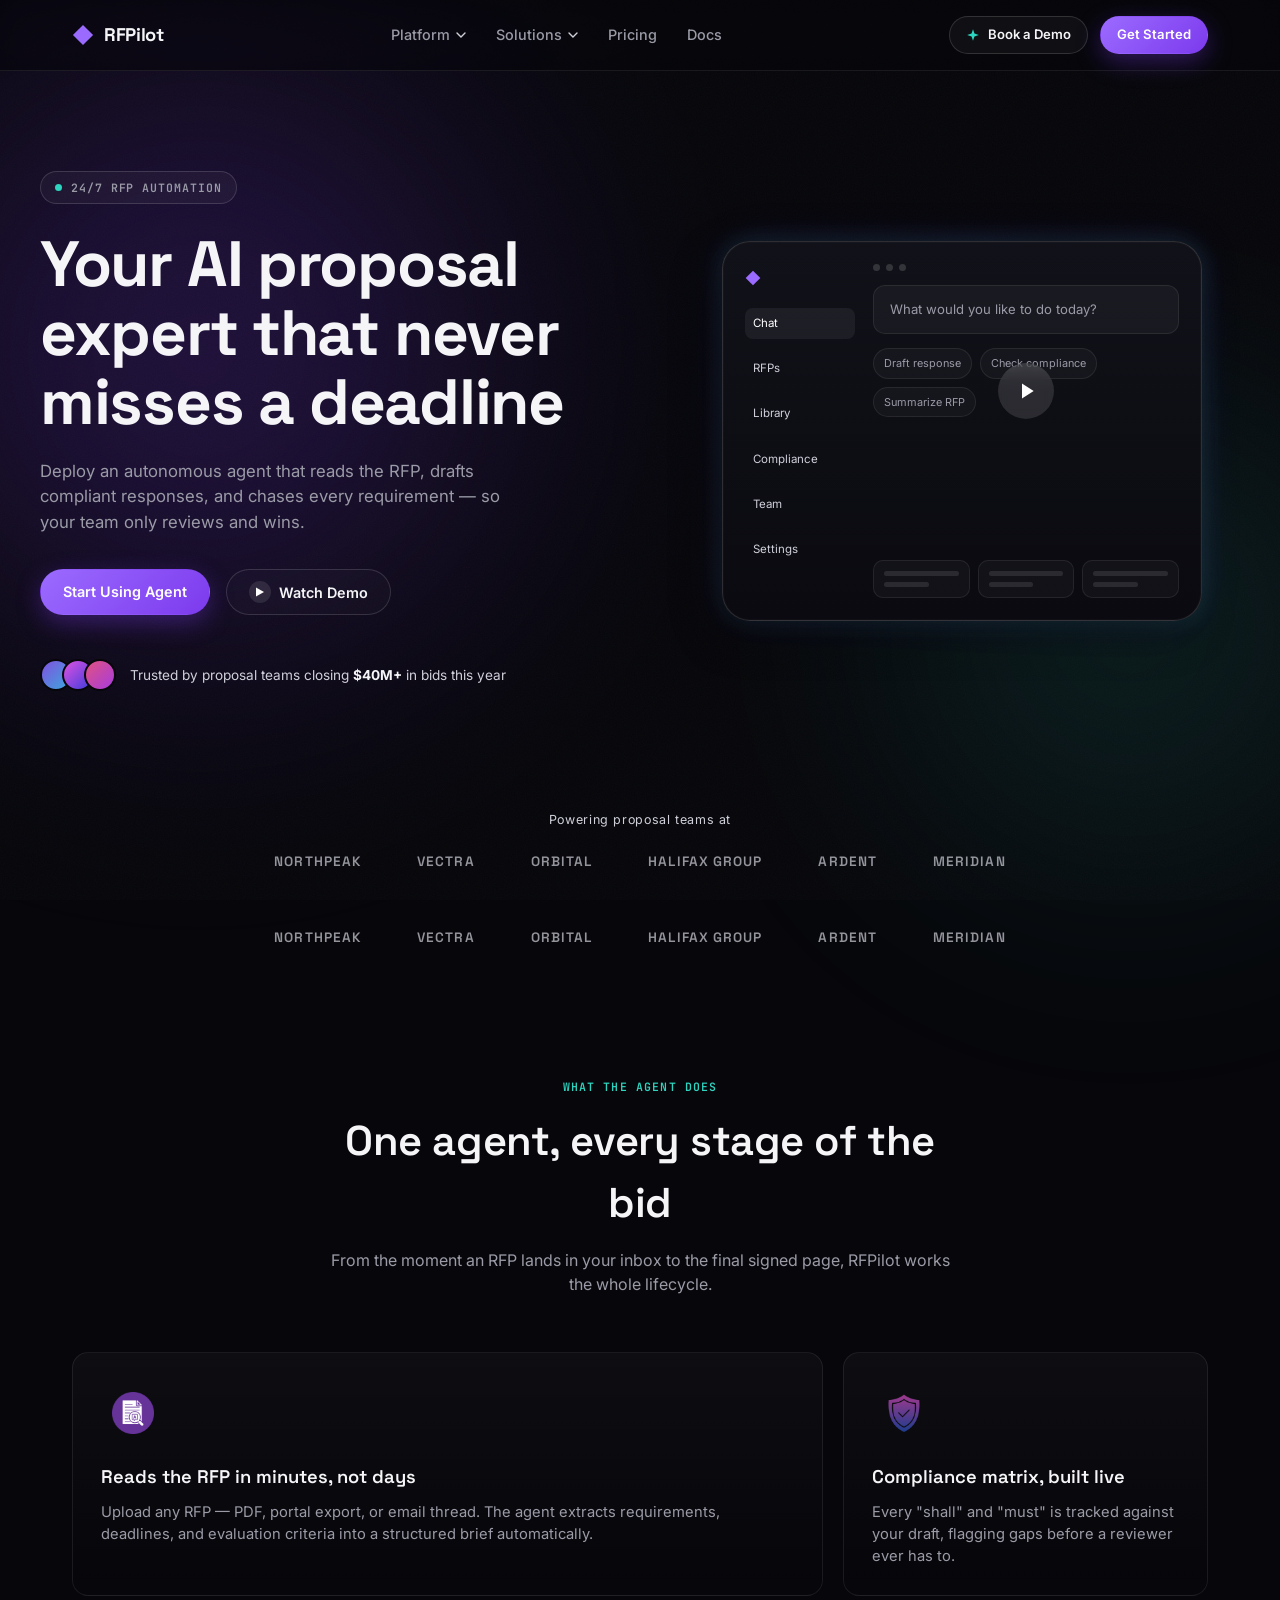
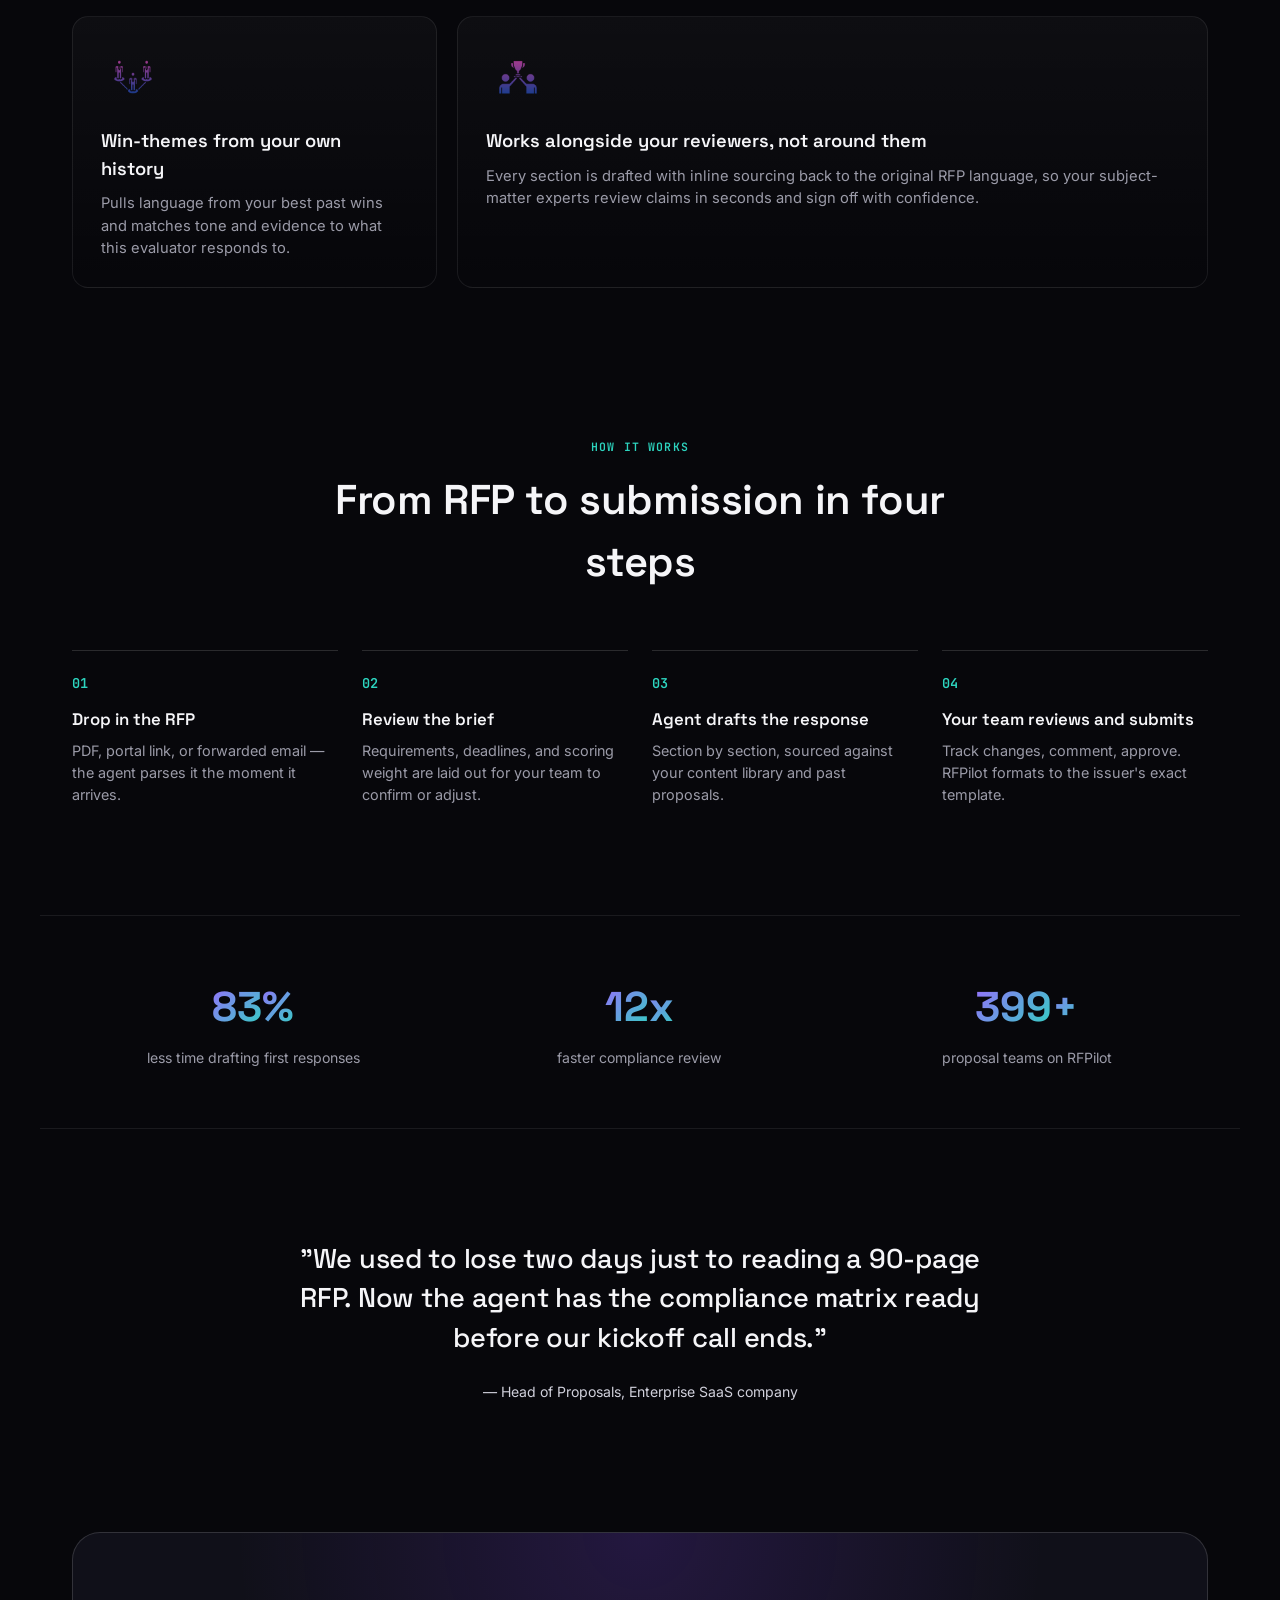
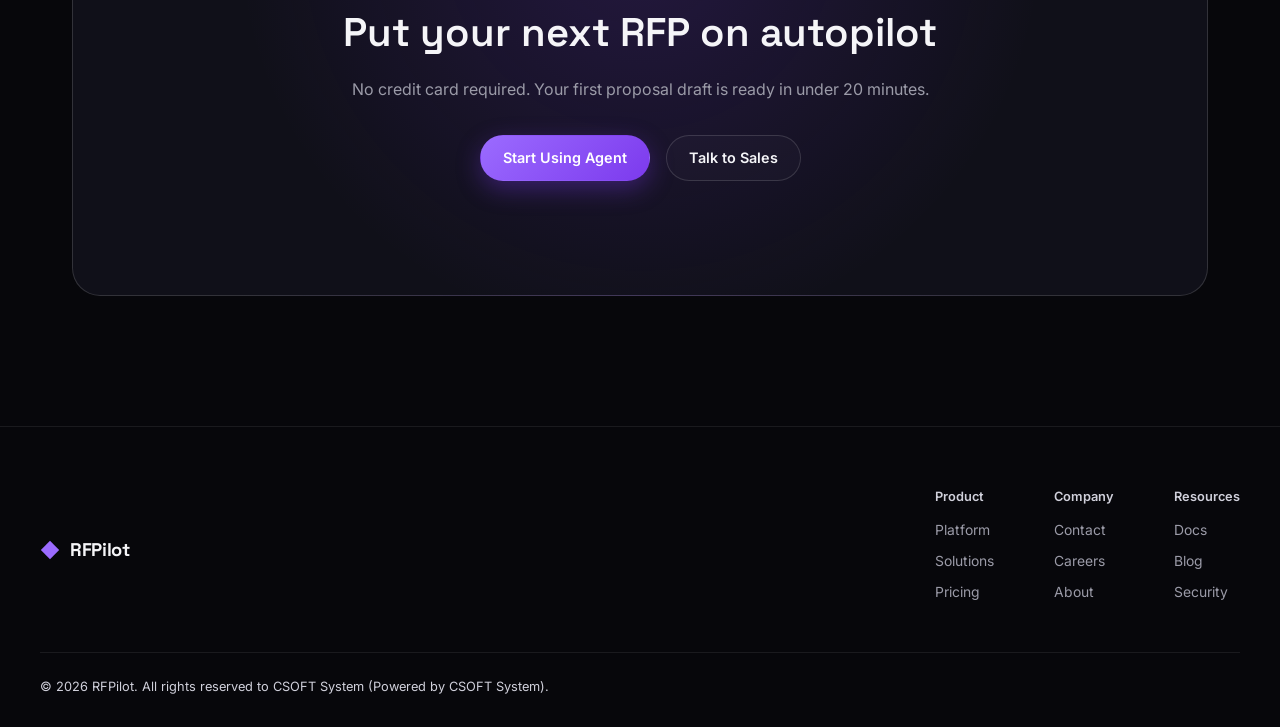
==== commit d1498135: "updated file name" ====
--- a/Index.html
+++ b/Index.html
@@ -12,6 +12,7 @@
     />
     <link rel="stylesheet" href="style.css" />
   </head>
+  
   <body>
 
     <!-- Ambient background -->
--- a/style.css
+++ b/style.css
@@ -10,7 +10,7 @@
   --teal-glow: rgba(45, 212, 191, 0.45);
   --text-primary: #f5f5f8;
   --text-secondary: #9b9ba8;
-  --text-muted: #6b6b78;
+  --text-muted: #d0d0db;
   --border: rgba(255, 255, 255, 0.08);
   --border-strong: rgba(255, 255, 255, 0.14);
 
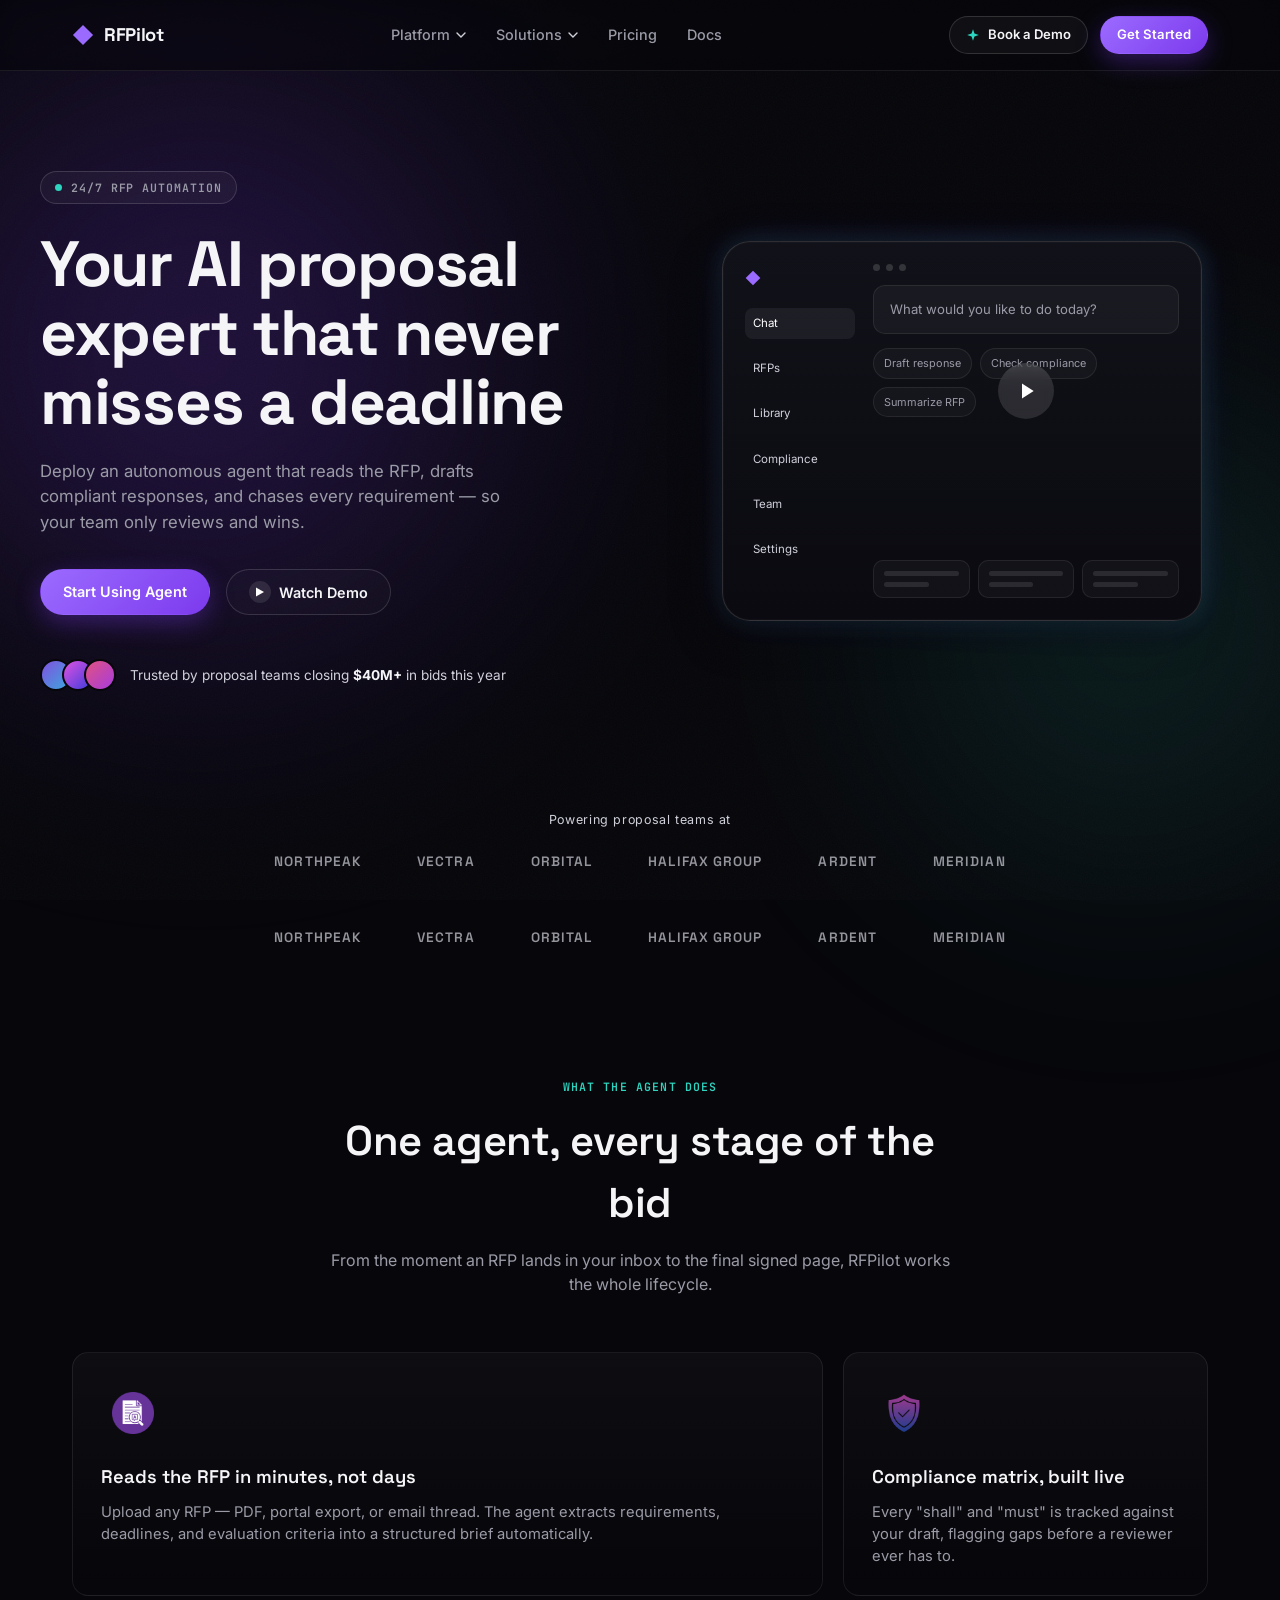
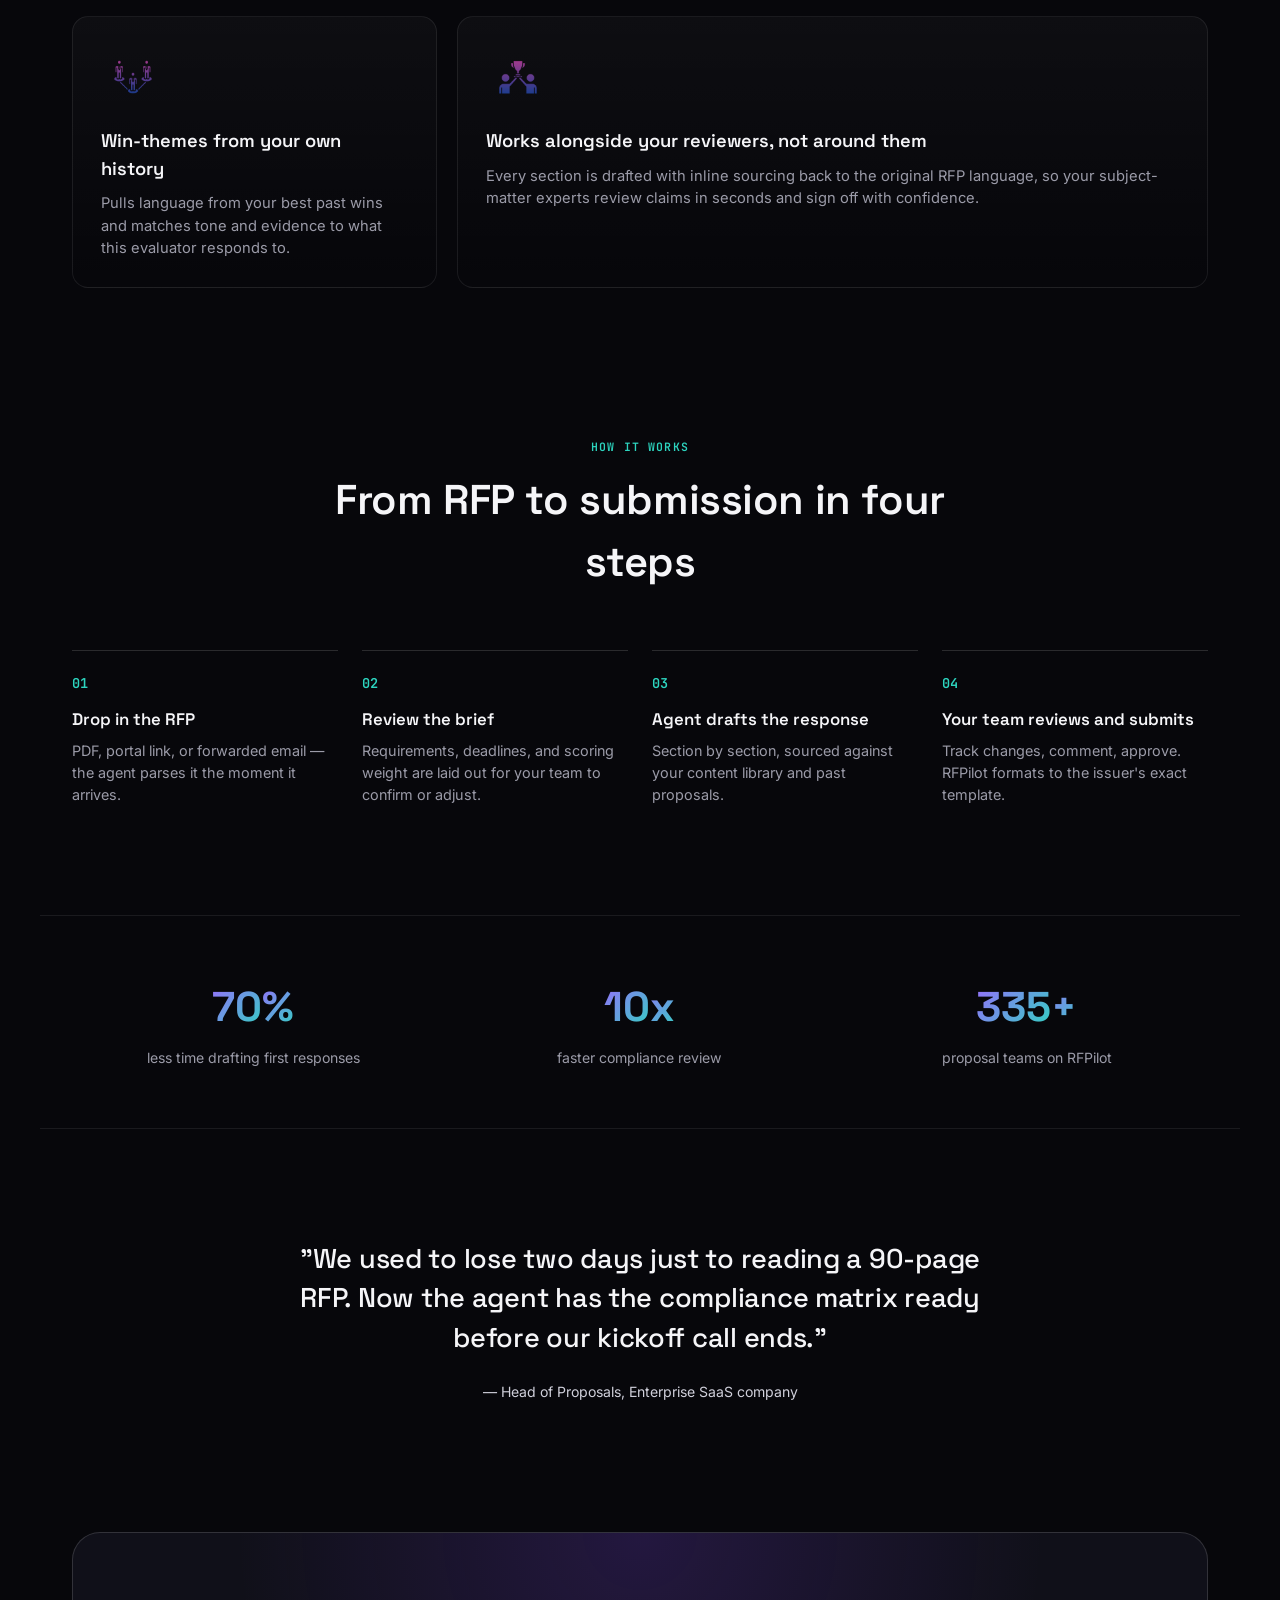
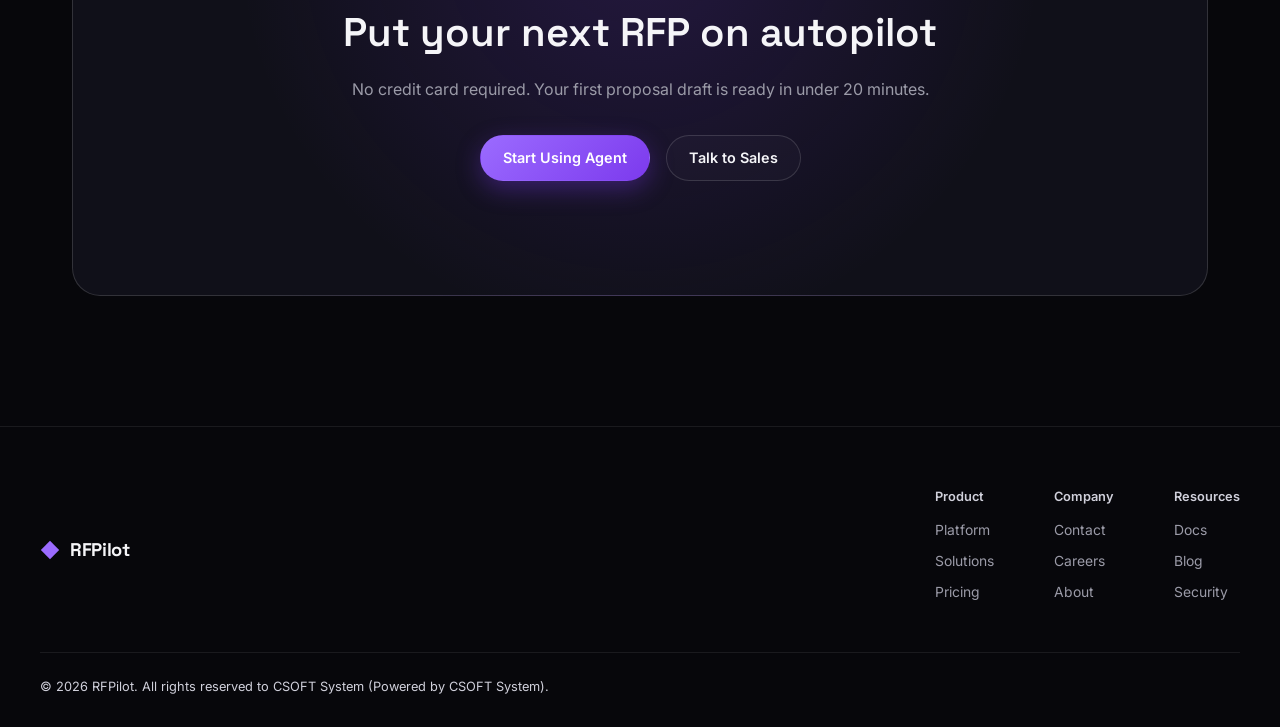
==== commit 54ce6b31: "updated file name" ====
--- a/Index.html
+++ b/Index.html
@@ -13,6 +13,7 @@
     <link rel="stylesheet" href="style.css" />
   </head>
   
+
   <body>
 
     <!-- Ambient background -->
